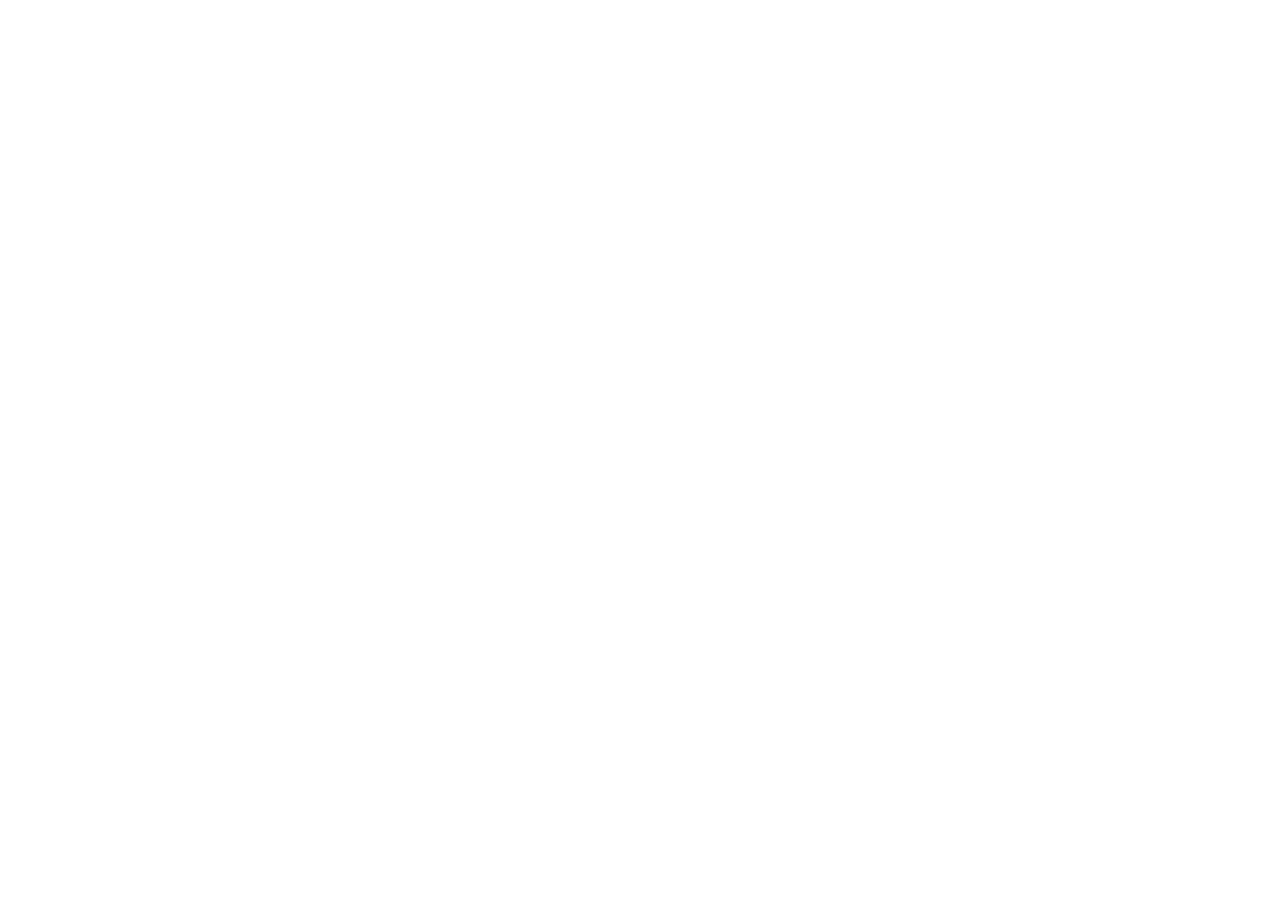
==== index.html @ 060d6c59 "fixed smll type" ====
!DOCTYPE html>
<html>
   <head>
      <meta http-equiv="refresh" content="0;url=http://www.SwissCowMonkey.com" />
      <title>SwissCowMonkey</title>
   </head>
   <body>
      <h1></h1>
      <p>Hello, welcome!</p>
   </body>
</html>
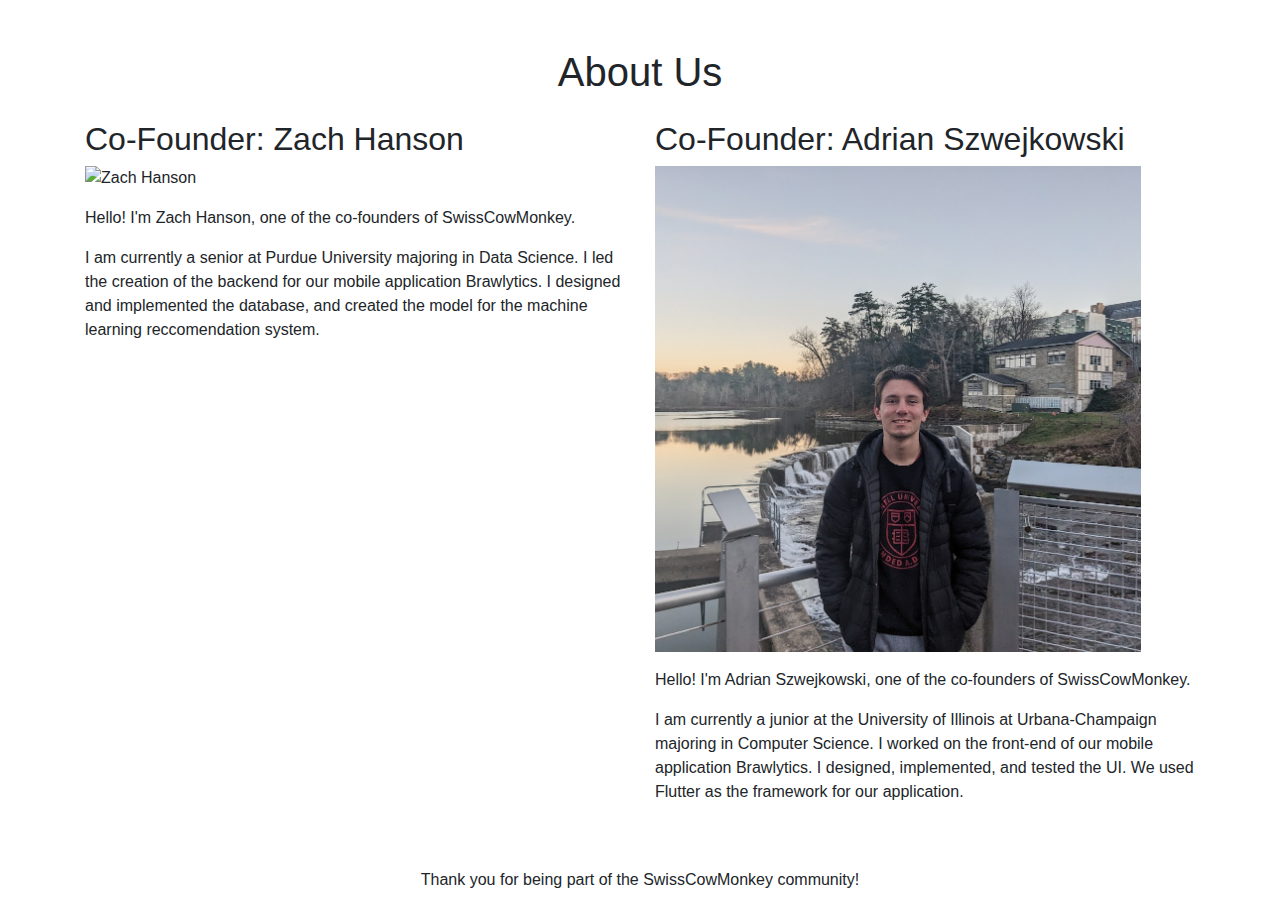
==== commit b0116a21: "About us section" ====
--- a/index.html
+++ b/index.html
@@ -1,11 +1,60 @@
-!DOCTYPE html>
+<!DOCTYPE html>
 <html>
    <head>
-      <meta http-equiv="refresh" content="0;url=http://www.SwissCowMonkey.com" />
-      <title>SwissCowMonkey</title>
-   </head>
-   <body>
-      <h1></h1>
-      <p>Hello, welcome!</p>
-   </body>
+      <!-- <meta http-equiv="refresh" content="0;url=http://www.SwissCowMonkey.com" /> -->
+      <meta charset="UTF-8">
+      <meta name="viewport" content="width=device-width, initial-scale=1, shrink-to-fit=no">
+      <title>About Us - SwissCowMonkey</title>
+      <!-- Bootstrap CSS -->
+      <link href="https://stackpath.bootstrapcdn.com/bootstrap/4.5.2/css/bootstrap.min.css" rel="stylesheet">
+      <link href="index.css" rel="stylesheet">
+  </head>
+  <body>
+  
+   <div class="container mt-5">
+      <header class="text-center">
+          <h1>About Us</h1>
+      </header>
+  
+      <div class="row mt-4">
+          <div class="col-md-6">
+              <section id="founder1">
+                  <h2>Co-Founder: Zach Hanson</h2>
+                  <img src="Zach_Hanson.JPG" alt="Zach Hanson" class="img-fluid founder-img mb-3">
+                  <p>
+                      Hello! I'm Zach Hanson, one of the co-founders of SwissCowMonkey.
+                  </p>
+                  <p>
+                      I am currently a senior at Purdue University majoring in Data Science.
+                      I led the creation of the backend for our mobile application Brawlytics. I designed and implemented the database, and created the model for the machine learning reccomendation system.
+                  </p>
+              </section>
+          </div>
+  
+          <div class="col-md-6">
+              <section id="founder2">
+                  <h2>Co-Founder: Adrian Szwejkowski</h2>
+                  <img src="Adrian_Szwejkowski.png" alt="Adrian Szwejkowski" class="img-fluid founder-img mb-3">
+                  <p>
+                      Hello! I'm Adrian Szwejkowski, one of the co-founders of SwissCowMonkey.
+                  </p>
+                  <p>
+                      I am currently a junior at the University of Illinois at Urbana-Champaign majoring in Computer Science.
+                      I worked on the front-end of our mobile application Brawlytics. I designed, implemented, and tested the UI. We used Flutter as the framework for our application.
+                  </p>
+              </section>
+          </div>
+      </div>
+  
+      <footer class="text-center mt-5">
+          <p>Thank you for being part of the SwissCowMonkey community!</p>
+      </footer>
+  </div>
+  
+  <!-- Bootstrap JS and dependencies (Popper.js and jQuery) -->
+  <script src="https://code.jquery.com/jquery-3.5.1.slim.min.js"></script>
+  <script src="https://cdn.jsdelivr.net/npm/@popperjs/core@2.0.7/dist/umd/popper.min.js"></script>
+  <script src="https://stackpath.bootstrapcdn.com/bootstrap/4.5.2/js/bootstrap.min.js"></script>
+  
+  </body>
 </html>--- a/index.css
+++ b/index.css
@@ -0,0 +1,5 @@
+.founder-img {
+    width: 100%;
+    height: auto;
+    max-width: 90%; /* Adjust the max-width as needed */
+}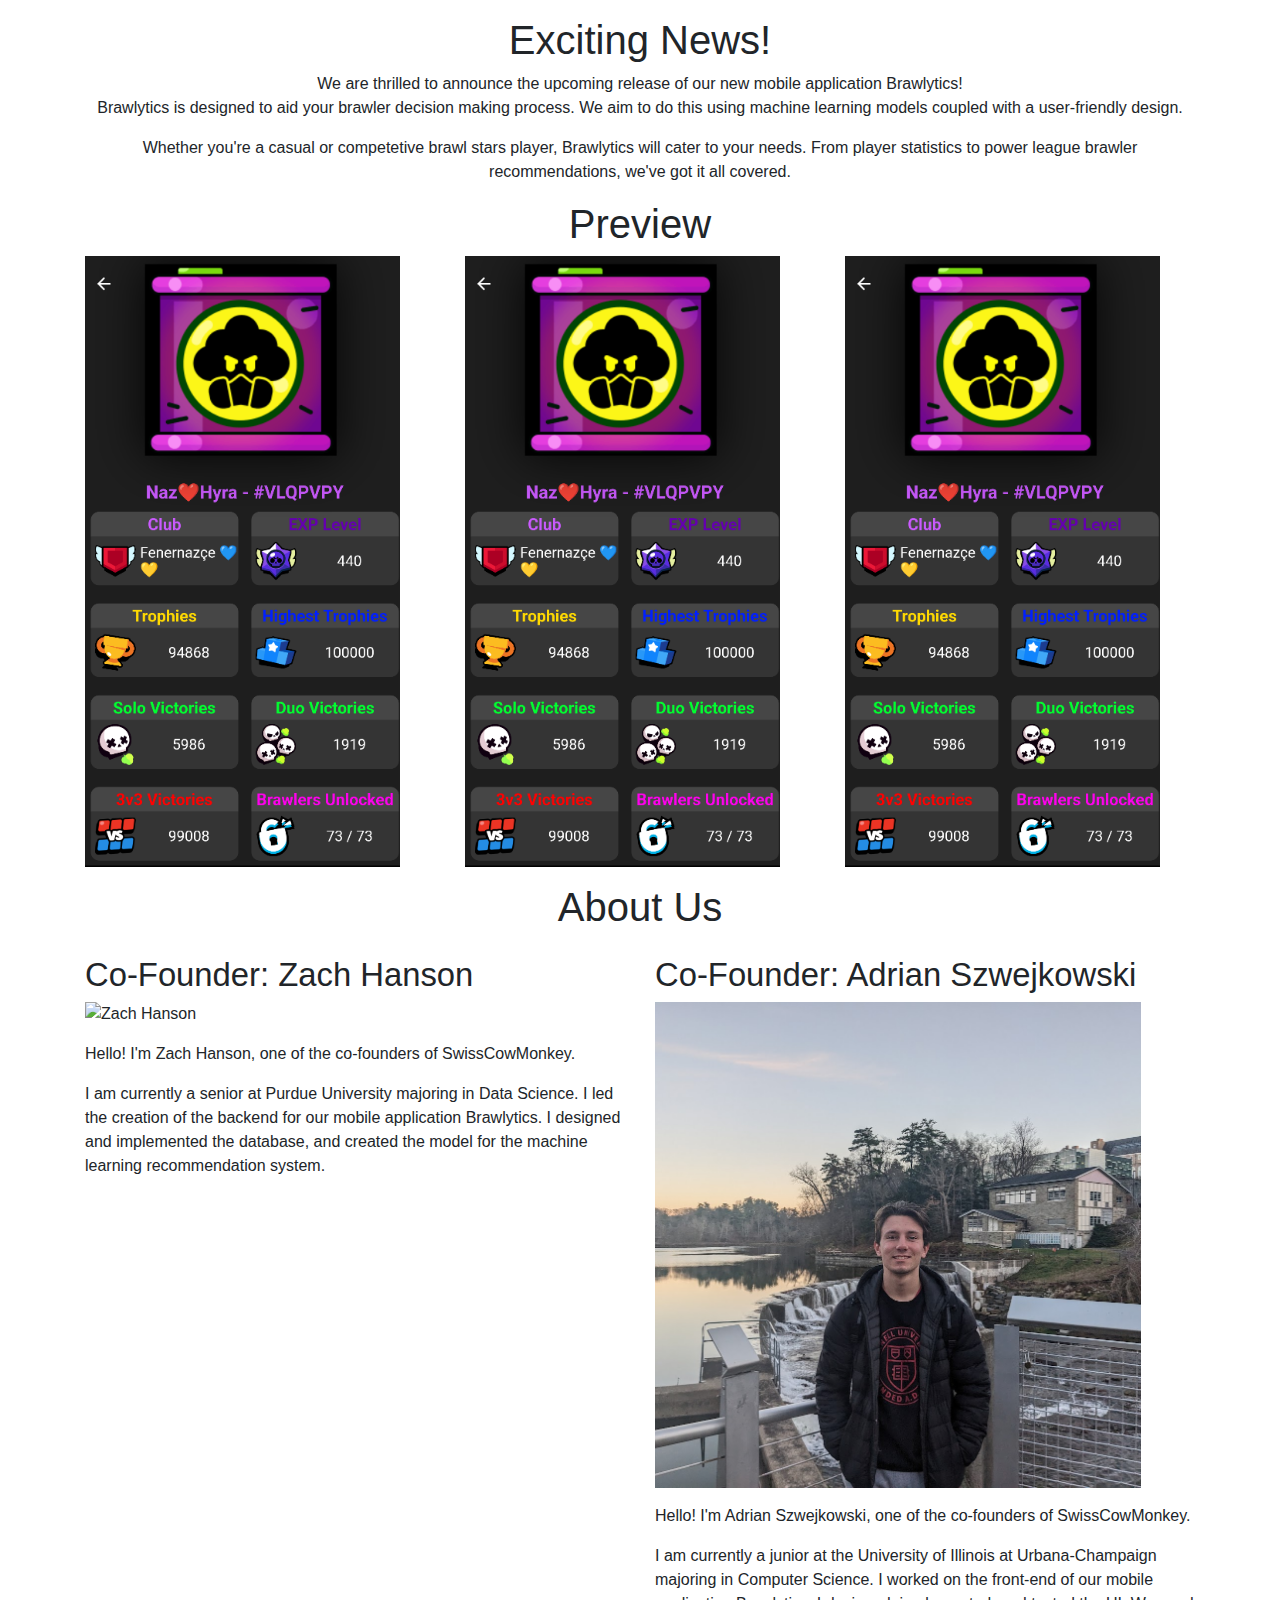
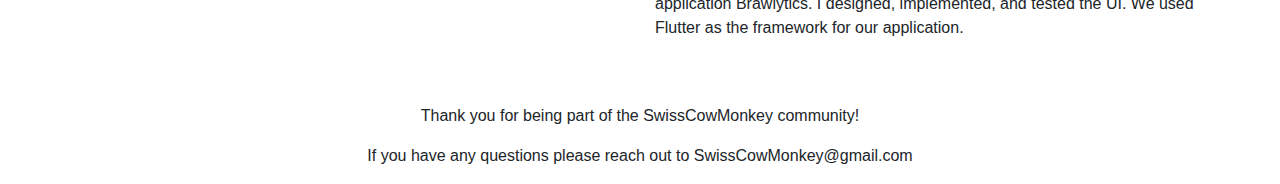
==== commit 30811f7d: "Added info about brawlytics" ====
--- a/index.html
+++ b/index.html
@@ -11,50 +11,80 @@
   </head>
   <body>
   
-   <div class="container mt-5">
+   <div class="container mt-3">
+      
+      <!-- New Section: Upcoming Mobile App -->
+      <section id="upcoming-app" class="mb-1">
+         <header class="text-center">
+            <h1>Exciting News!</h1>
+         </header>
+         <p class="text-center">
+            We are thrilled to announce the upcoming release of our new mobile application Brawlytics! <br>
+            Brawlytics is designed to aid your brawler decision making process. We aim to do this using machine learning models coupled with a user-friendly design.
+         </p>
+         <p class="text-center">
+            Whether you're a casual or competetive brawl stars player, Brawlytics will cater to your needs. From player statistics to power league brawler recommendations, we've got it all covered.
+         </p>
+      </section>
+
       <header class="text-center">
-          <h1>About Us</h1>
+         <h1>Preview</h1>
+      </header>
+      <div class="row">
+         <div class="col-md-4">
+            <img src="tempPreviewImage.png" alt="Preview 1" class="img-fluid founder-img mb-3">
+         </div>
+         <div class="col-md-4">
+            <img src="tempPreviewImage.png" alt="Preview 2" class="img-fluid founder-img mb-3">
+         </div>
+         <div class="col-md-4">
+            <img src="tempPreviewImage.png" alt="Preview 3" class="img-fluid founder-img mb-3">
+         </div>
+      </div>
+      
+      <header class="text-center">
+         <h1>About Us</h1>
       </header>
   
       <div class="row mt-4">
-          <div class="col-md-6">
-              <section id="founder1">
-                  <h2>Co-Founder: Zach Hanson</h2>
-                  <img src="Zach_Hanson.JPG" alt="Zach Hanson" class="img-fluid founder-img mb-3">
-                  <p>
-                      Hello! I'm Zach Hanson, one of the co-founders of SwissCowMonkey.
-                  </p>
-                  <p>
-                      I am currently a senior at Purdue University majoring in Data Science.
-                      I led the creation of the backend for our mobile application Brawlytics. I designed and implemented the database, and created the model for the machine learning reccomendation system.
-                  </p>
-              </section>
-          </div>
+         <div class="col-md-6">
+            <section id="founder1">
+               <h2>Co-Founder: Zach Hanson</h2>
+               <img src="Zach_Hanson.JPG" alt="Zach Hanson" class="img-fluid founder-img mb-3">
+               <p>
+                  Hello! I'm Zach Hanson, one of the co-founders of SwissCowMonkey.
+               </p>
+               <p>
+                  I am currently a senior at Purdue University majoring in Data Science.
+                  I led the creation of the backend for our mobile application Brawlytics. I designed and implemented the database, and created the model for the machine learning recommendation system.
+               </p>
+            </section>
+         </div>
   
-          <div class="col-md-6">
-              <section id="founder2">
-                  <h2>Co-Founder: Adrian Szwejkowski</h2>
-                  <img src="Adrian_Szwejkowski.png" alt="Adrian Szwejkowski" class="img-fluid founder-img mb-3">
-                  <p>
-                      Hello! I'm Adrian Szwejkowski, one of the co-founders of SwissCowMonkey.
-                  </p>
-                  <p>
-                      I am currently a junior at the University of Illinois at Urbana-Champaign majoring in Computer Science.
-                      I worked on the front-end of our mobile application Brawlytics. I designed, implemented, and tested the UI. We used Flutter as the framework for our application.
-                  </p>
-              </section>
-          </div>
+         <div class="col-md-6">
+            <section id="founder2">
+               <h2>Co-Founder: Adrian Szwejkowski</h2>
+               <img src="Adrian_Szwejkowski.png" alt="Adrian Szwejkowski" class="img-fluid founder-img mb-3">
+               <p>
+                  Hello! I'm Adrian Szwejkowski, one of the co-founders of SwissCowMonkey.
+               </p>
+               <p>
+                  I am currently a junior at the University of Illinois at Urbana-Champaign majoring in Computer Science.
+                  I worked on the front-end of our mobile application Brawlytics. I designed, implemented, and tested the UI. We used Flutter as the framework for our application.
+               </p>
+            </section>
+         </div>
       </div>
   
       <footer class="text-center mt-5">
-          <p>Thank you for being part of the SwissCowMonkey community!</p>
+         <p>Thank you for being part of the SwissCowMonkey community!</p>
+         <p>If you have any questions please reach out to SwissCowMonkey@gmail.com</p>
       </footer>
   </div>
   
   <!-- Bootstrap JS and dependencies (Popper.js and jQuery) -->
   <script src="https://code.jquery.com/jquery-3.5.1.slim.min.js"></script>
-  <script src="https://cdn.jsdelivr.net/npm/@popperjs/core@2.0.7/dist/umd/popper.min.js"></script>
   <script src="https://stackpath.bootstrapcdn.com/bootstrap/4.5.2/js/bootstrap.min.js"></script>
   
   </body>
-</html>+</html>
--- a/index.css
+++ b/index.css
@@ -2,4 +2,26 @@
     width: 100%;
     height: auto;
     max-width: 90%; /* Adjust the max-width as needed */
-}+}
+
+h2 {
+    font-size: calc(1.25rem + 1vw); /* Default Font Size */
+ }
+
+ @media (min-width: 576px) {
+    h2 {
+       font-size: calc(1.25rem + 0.5vw); /* Sliding scale with viewport width */
+    }
+ }
+
+ @media (min-width: 768px) {
+    h2 {
+       font-size: calc(1.25rem + 1vw); /* Adjust Font Size for Small Screens and above */
+    }
+ }
+
+
+ /* Maximum Width for Adrian's Section */
+ #founder2 {
+    max-width: 100%;
+ }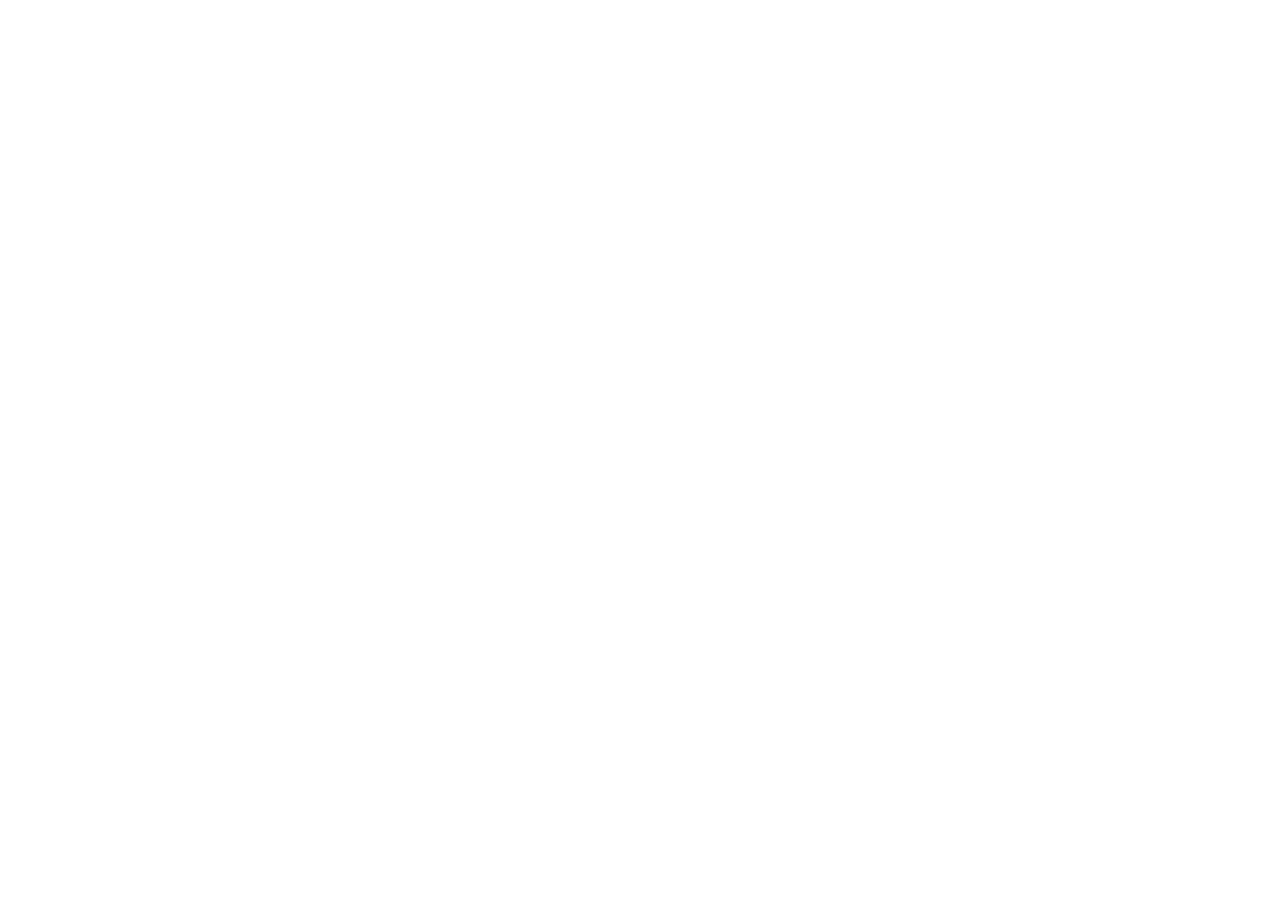
==== commit 146521f9: "website changes" ====
--- a/index.html
+++ b/index.html
@@ -1,84 +1,99 @@
 <!DOCTYPE html>
 <html>
    <head>
-      <!-- <meta http-equiv="refresh" content="0;url=http://www.SwissCowMonkey.com" /> -->
       <meta charset="UTF-8">
       <meta name="viewport" content="width=device-width, initial-scale=1, shrink-to-fit=no">
       <title>About Us - SwissCowMonkey</title>
+      
+      <script>
+         if (!window.location.href.includes("www.")) {
+            setTimeout(function () {
+               window.location.href = "http://www.SwissCowMonkey.com";
+            });
+         }
+      </script>
       <!-- Bootstrap CSS -->
       <link href="https://stackpath.bootstrapcdn.com/bootstrap/4.5.2/css/bootstrap.min.css" rel="stylesheet">
       <link href="index.css" rel="stylesheet">
   </head>
   <body>
+
+   <section id="what-is-scm" class="mb-4">
+      <header class="text-center">
+          <h1>What is SwissCowMonkey?</h1>
+      </header>
+      <p class="text-center">
+          SwissCowMonkey is a partnership created by two friends with a passion for computer science. We started playing brawl stars after global release and wanted to create an application surrounding the game. <br>
+          Our mission is to provide valuable insights, tools, and resources for players, whether you're a casual gamer or a competitive enthusiast.
+      </p>
+  </section>
   
    <div class="container mt-3">
-      
+
       <!-- New Section: Upcoming Mobile App -->
-      <section id="upcoming-app" class="mb-1">
-         <header class="text-center">
-            <h1>Exciting News!</h1>
-         </header>
-         <p class="text-center">
-            We are thrilled to announce the upcoming release of our new mobile application Brawlytics! <br>
-            Brawlytics is designed to aid your brawler decision making process. We aim to do this using machine learning models coupled with a user-friendly design.
-         </p>
-         <p class="text-center">
-            Whether you're a casual or competetive brawl stars player, Brawlytics will cater to your needs. From player statistics to power league brawler recommendations, we've got it all covered.
-         </p>
+      <section id="upcoming-app" class="mb-4">
+          <header class="text-center">
+              <h1>Exciting News!</h1>
+          </header>
+          <p class="text-center">
+              We are thrilled to announce the upcoming release of our new mobile application Brawlytics! <br>
+              Brawlytics is designed to aid your brawler decision-making process. We aim to do this using machine learning models coupled with a user-friendly design. <br>
+              Whether you're a casual or competitive Brawl Stars player, Brawlytics will cater to your needs. From player statistics to Power League brawler recommendations, we've got it all covered.
+          </p>
       </section>
-
+  
       <header class="text-center">
-         <h1>Preview</h1>
+          <h1>Preview</h1>
       </header>
-      <div class="row">
-         <div class="col-md-4">
-            <img src="tempPreviewImage.png" alt="Preview 1" class="img-fluid founder-img mb-3">
-         </div>
-         <div class="col-md-4">
-            <img src="tempPreviewImage.png" alt="Preview 2" class="img-fluid founder-img mb-3">
-         </div>
-         <div class="col-md-4">
-            <img src="tempPreviewImage.png" alt="Preview 3" class="img-fluid founder-img mb-3">
-         </div>
+      <div class="row mb-4">
+          <div class="col-md-4 text-center">
+              <img src="zhman100.png" alt="Preview 1" class="img-fluid founder-img mb-3">
+          </div>
+          <div class="col-md-4 text-center">
+              <img src="Picture2.png" alt="Preview 2" class="img-fluid founder-img mb-3">
+          </div>
+          <div class="col-md-4 text-center">
+              <img src="Picture3.png" alt="Preview 3" class="img-fluid founder-img mb-3">
+          </div>
       </div>
-      
+  
       <header class="text-center">
-         <h1>About Us</h1>
+          <h1>About Us</h1>
       </header>
   
       <div class="row mt-4">
-         <div class="col-md-6">
-            <section id="founder1">
-               <h2>Co-Founder: Zach Hanson</h2>
-               <img src="Zach_Hanson.JPG" alt="Zach Hanson" class="img-fluid founder-img mb-3">
-               <p>
-                  Hello! I'm Zach Hanson, one of the co-founders of SwissCowMonkey.
-               </p>
-               <p>
-                  I am currently a senior at Purdue University majoring in Data Science.
-                  I led the creation of the backend for our mobile application Brawlytics. I designed and implemented the database, and created the model for the machine learning recommendation system.
-               </p>
-            </section>
-         </div>
+          <div class="col-md-6">
+              <section id="founder1">
+                  <h2>Co-Founder: Zach Hanson</h2>
+                  <img src="Zach_Hanson.jpg" alt="Zach Hanson" class="img-fluid founder-img mb-3">
+                  <p>
+                      Hello! I'm Zach Hanson, one of the co-founders of SwissCowMonkey.
+                  </p>
+                  <p>
+                      I am currently a senior at Purdue University majoring in Data Science.
+                      I led the creation of the backend for our mobile application Brawlytics. I designed and implemented the database that holds user information and brawler data. Additionally, I created the model for the machine learning recommendation system.
+                  </p>
+              </section>
+          </div>
   
-         <div class="col-md-6">
-            <section id="founder2">
-               <h2>Co-Founder: Adrian Szwejkowski</h2>
-               <img src="Adrian_Szwejkowski.png" alt="Adrian Szwejkowski" class="img-fluid founder-img mb-3">
-               <p>
-                  Hello! I'm Adrian Szwejkowski, one of the co-founders of SwissCowMonkey.
-               </p>
-               <p>
-                  I am currently a junior at the University of Illinois at Urbana-Champaign majoring in Computer Science.
-                  I worked on the front-end of our mobile application Brawlytics. I designed, implemented, and tested the UI. We used Flutter as the framework for our application.
-               </p>
-            </section>
-         </div>
+          <div class="col-md-6">
+              <section id="founder2">
+                  <h2>Co-Founder: Adrian Szwejkowski</h2>
+                  <img src="Adrian_Szwejkowski.png" alt="Adrian Szwejkowski" class="img-fluid founder-img mb-3">
+                  <p>
+                      Hello! I'm Adrian Szwejkowski, one of the co-founders of SwissCowMonkey.
+                  </p>
+                  <p>
+                      I am currently a junior at the University of Illinois at Urbana-Champaign majoring in Computer Science.
+                      I worked on the front-end of our mobile application Brawlytics. I designed, implemented, and tested the UI using Flutter and Dart. Additionally, I managed the authentication system using firebase and built in flutter packages.
+                  </p>
+              </section>
+          </div>
       </div>
   
       <footer class="text-center mt-5">
-         <p>Thank you for being part of the SwissCowMonkey community!</p>
-         <p>If you have any questions please reach out to SwissCowMonkey@gmail.com</p>
+          <p>Thank you for being part of the SwissCowMonkey community!</p>
+          <p>If you have any questions, please reach out to SwissCowMonkey@gmail.com</p>
       </footer>
   </div>
   
--- a/index.css
+++ b/index.css
@@ -1,7 +1,41 @@
+body {
+   background-color: #f8f9fa;
+}
+
+.container {
+   background-color: #ffffff;
+   box-shadow: 0px 0px 10px rgba(0, 0, 0, 0.1);
+   border-radius: 10px;
+   padding: 20px;
+   margin-top: 20px;
+   width: 95%;
+   max-width: 95%;
+}
+
+section {
+   background-color: #f0f0f0;
+   padding: 20px;
+   border-radius: 8px;
+   margin-bottom: 20px;
+}
+
+header h1, section header h2 {
+   color: #007bff;
+}
+
+footer {
+   background-color: #343a40;
+   color: #ffffff;
+   padding: 15px 0;
+   border-radius: 0 0 10px 10px;
+}
+
+
 .founder-img {
     width: 100%;
     height: auto;
-    max-width: 90%; /* Adjust the max-width as needed */
+    max-width: 90%;
+    border-radius: 8px;
 }
 
 h2 {
@@ -20,6 +54,10 @@
     }
  }
 
+ h1 {
+    font-size: 2em; /* Default Font Size */
+ }
+
 
  /* Maximum Width for Adrian's Section */
  #founder2 {
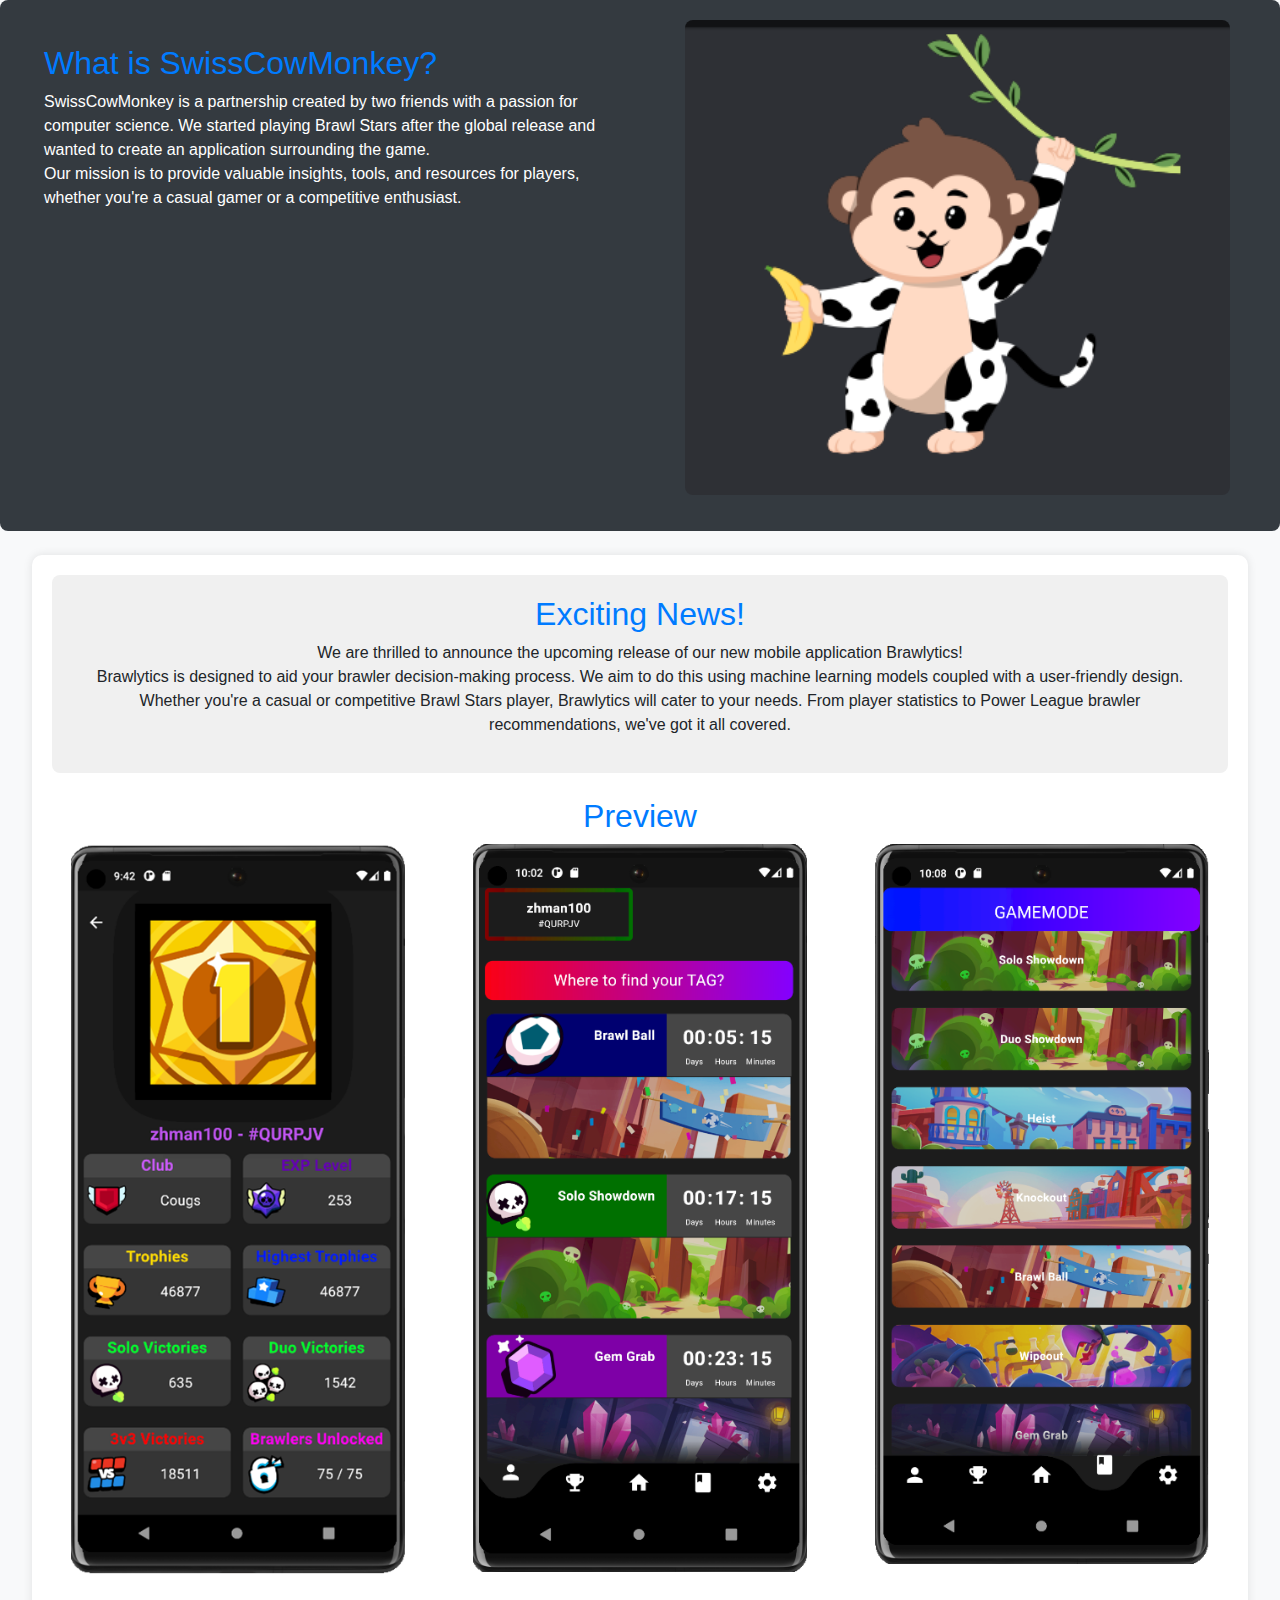
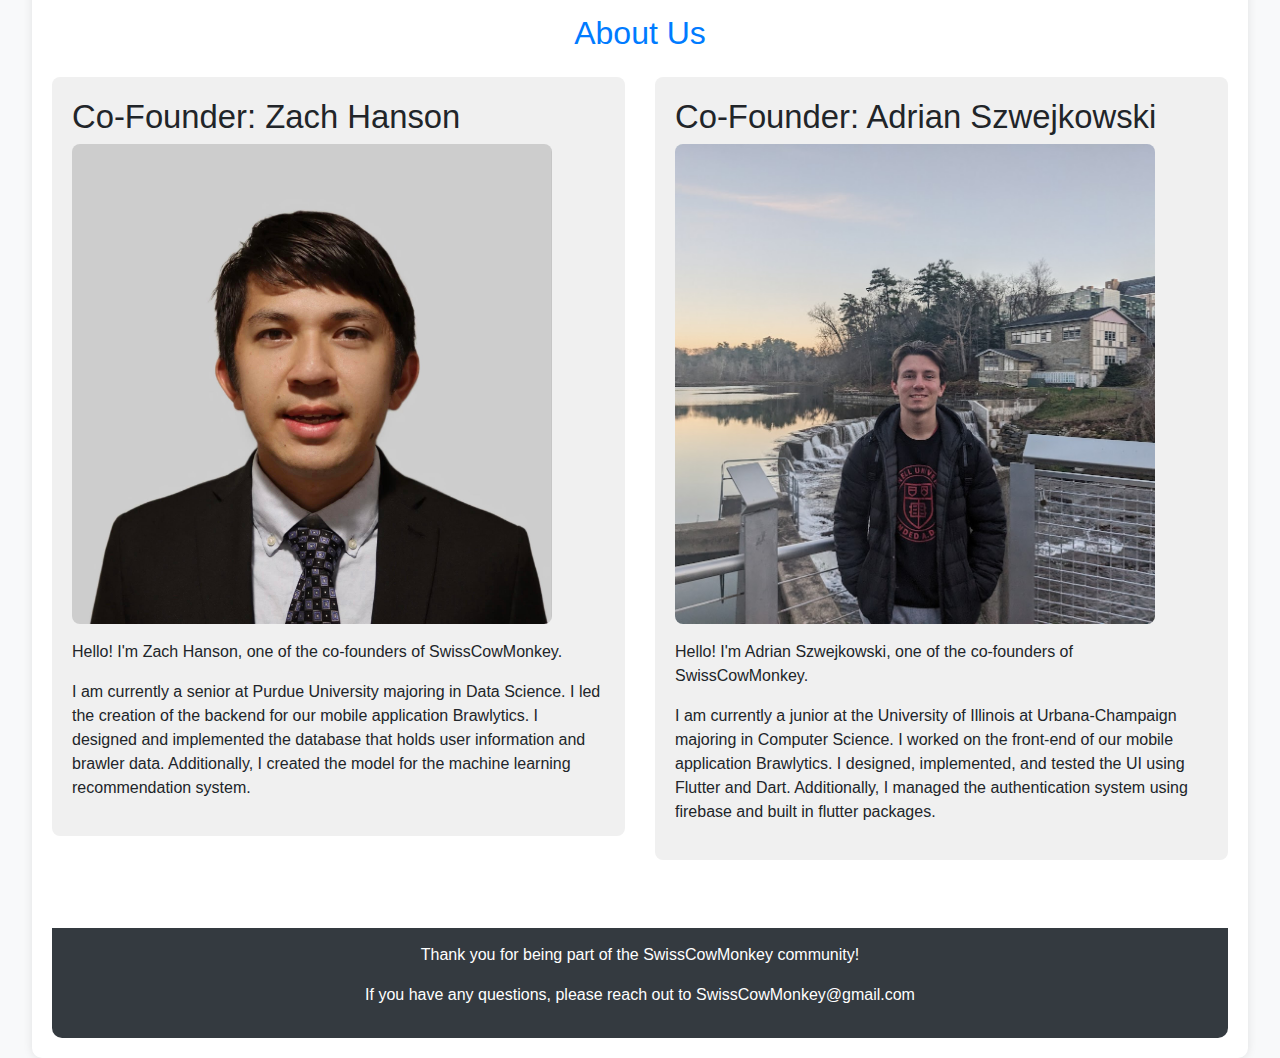
==== commit 02785082: "made the top section look a bit better" ====
--- a/index.html
+++ b/index.html
@@ -5,33 +5,42 @@
       <meta name="viewport" content="width=device-width, initial-scale=1, shrink-to-fit=no">
       <title>About Us - SwissCowMonkey</title>
       
-      <script>
+      <!-- <script>
          if (!window.location.href.includes("www.")) {
             setTimeout(function () {
                window.location.href = "http://www.SwissCowMonkey.com";
             });
          }
-      </script>
+      </script> -->
       <!-- Bootstrap CSS -->
       <link href="https://stackpath.bootstrapcdn.com/bootstrap/4.5.2/css/bootstrap.min.css" rel="stylesheet">
       <link href="index.css" rel="stylesheet">
   </head>
   <body>
 
-   <section id="what-is-scm" class="mb-4">
-      <header class="text-center">
-          <h1>What is SwissCowMonkey?</h1>
-      </header>
-      <p class="text-center">
-          SwissCowMonkey is a partnership created by two friends with a passion for computer science. We started playing brawl stars after global release and wanted to create an application surrounding the game. <br>
-          Our mission is to provide valuable insights, tools, and resources for players, whether you're a casual gamer or a competitive enthusiast.
-      </p>
+   <section id="what-is-scm" class="mb-4 dark-background">
+      <div class="row">
+          <div class="col-md-6">
+              <div class="p-4">
+                  <header class="text-left">
+                      <h1>What is SwissCowMonkey?</h1>
+                  </header>
+                  <p>
+                      SwissCowMonkey is a partnership created by two friends with a passion for computer science. We started playing Brawl Stars after the global release and wanted to create an application surrounding the game. <br>
+                      Our mission is to provide valuable insights, tools, and resources for players, whether you're a casual gamer or a competitive enthusiast.
+                  </p>
+              </div>
+          </div>
+          <div class="col-md-6 text-center">
+              <img src="swisscowmonkey.png" alt="swisscowmonkey" class="img-fluid founder-img mb-3">
+          </div>
+      </div>
   </section>
   
    <div class="container mt-3">
 
       <!-- New Section: Upcoming Mobile App -->
-      <section id="upcoming-app" class="mb-4">
+      <section id="main-content" class="mb-4">
           <header class="text-center">
               <h1>Exciting News!</h1>
           </header>
--- a/index.css
+++ b/index.css
@@ -18,6 +18,7 @@
    border-radius: 8px;
    margin-bottom: 20px;
 }
+
 
 header h1, section header h2 {
    color: #007bff;
@@ -62,4 +63,9 @@
  /* Maximum Width for Adrian's Section */
  #founder2 {
     max-width: 100%;
- }+ }
+
+.dark-background {
+   background-color: #343a40;
+   color: white; /* Optional: Set text color to white for better readability */
+}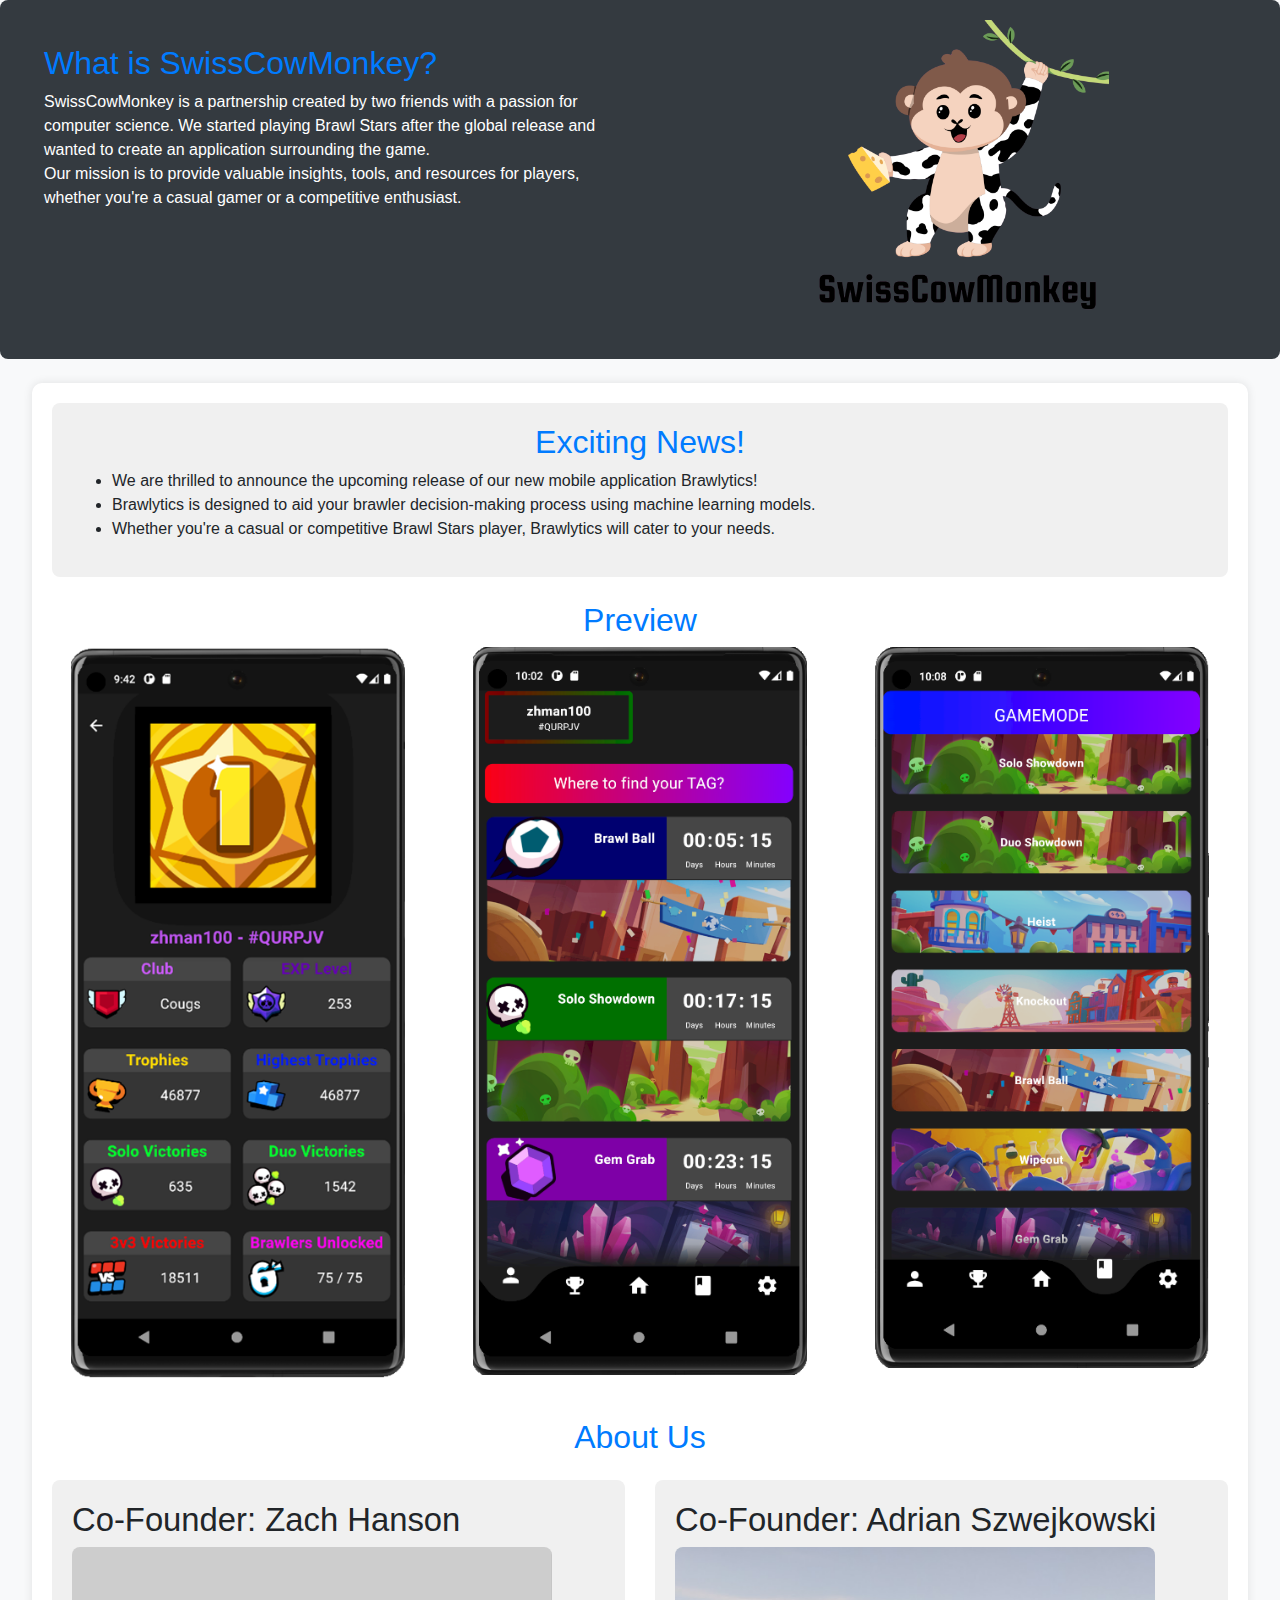
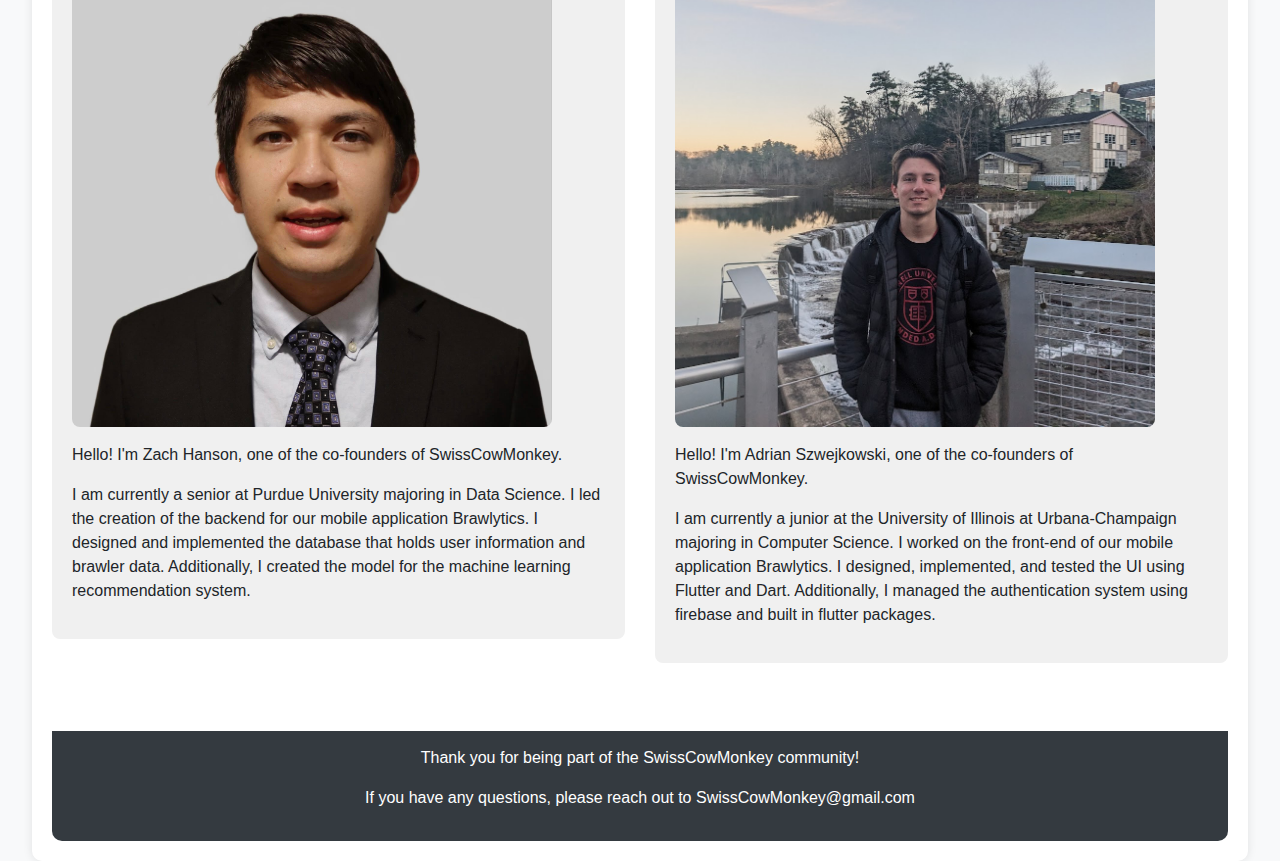
==== commit df82df59: "Added new logo and added bullet points" ====
--- a/index.html
+++ b/index.html
@@ -15,6 +15,7 @@
       <!-- Bootstrap CSS -->
       <link href="https://stackpath.bootstrapcdn.com/bootstrap/4.5.2/css/bootstrap.min.css" rel="stylesheet">
       <link href="index.css" rel="stylesheet">
+      <link rel="icon" type="image/png" href="swisscowmonkey.png">
   </head>
   <body>
 
@@ -32,8 +33,9 @@
               </div>
           </div>
           <div class="col-md-6 text-center">
-              <img src="swisscowmonkey.png" alt="swisscowmonkey" class="img-fluid founder-img mb-3">
-          </div>
+            <img src="swisscowmonkey.png" alt="swisscowmonkey" class="img-fluid founder-img mb-3" style="width: 50%;">
+        </div>
+        
       </div>
   </section>
   
@@ -41,15 +43,15 @@
 
       <!-- New Section: Upcoming Mobile App -->
       <section id="main-content" class="mb-4">
-          <header class="text-center">
-              <h1>Exciting News!</h1>
-          </header>
-          <p class="text-center">
-              We are thrilled to announce the upcoming release of our new mobile application Brawlytics! <br>
-              Brawlytics is designed to aid your brawler decision-making process. We aim to do this using machine learning models coupled with a user-friendly design. <br>
-              Whether you're a casual or competitive Brawl Stars player, Brawlytics will cater to your needs. From player statistics to Power League brawler recommendations, we've got it all covered.
-          </p>
-      </section>
+        <header class="text-center">
+            <h1>Exciting News!</h1>
+        </header>
+        <ul class="text-left">
+            <li>We are thrilled to announce the upcoming release of our new mobile application Brawlytics!</li>
+            <li>Brawlytics is designed to aid your brawler decision-making process using machine learning models.</li>
+            <li>Whether you're a casual or competitive Brawl Stars player, Brawlytics will cater to your needs.</li>
+        </ul>
+    </section>
   
       <header class="text-center">
           <h1>Preview</h1>
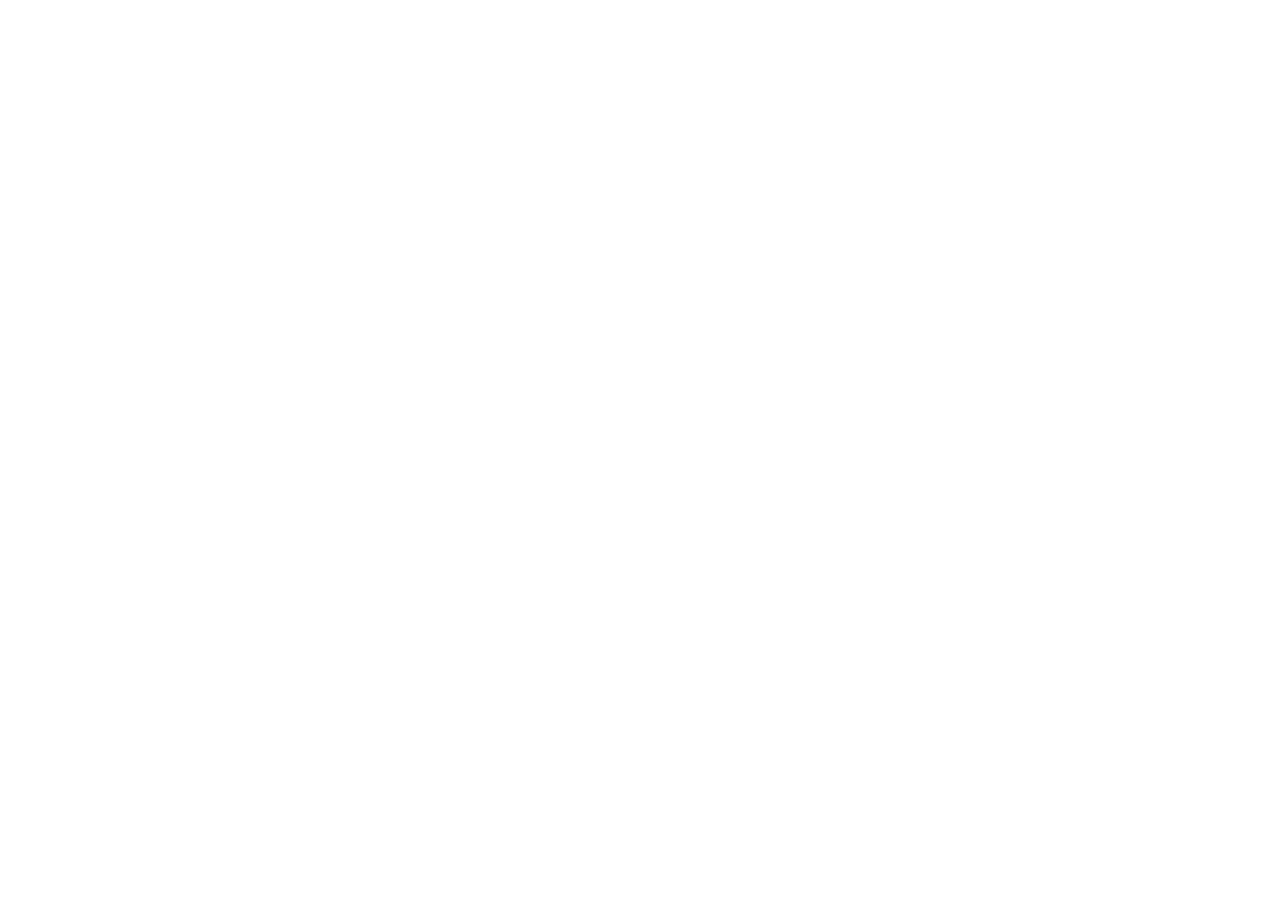
==== commit c242c615: "small change" ====
--- a/index.html
+++ b/index.html
@@ -5,13 +5,13 @@
       <meta name="viewport" content="width=device-width, initial-scale=1, shrink-to-fit=no">
       <title>About Us - SwissCowMonkey</title>
       
-      <!-- <script>
+      <script>
          if (!window.location.href.includes("www.")) {
             setTimeout(function () {
                window.location.href = "http://www.SwissCowMonkey.com";
             });
          }
-      </script> -->
+      </script>
       <!-- Bootstrap CSS -->
       <link href="https://stackpath.bootstrapcdn.com/bootstrap/4.5.2/css/bootstrap.min.css" rel="stylesheet">
       <link href="index.css" rel="stylesheet">
